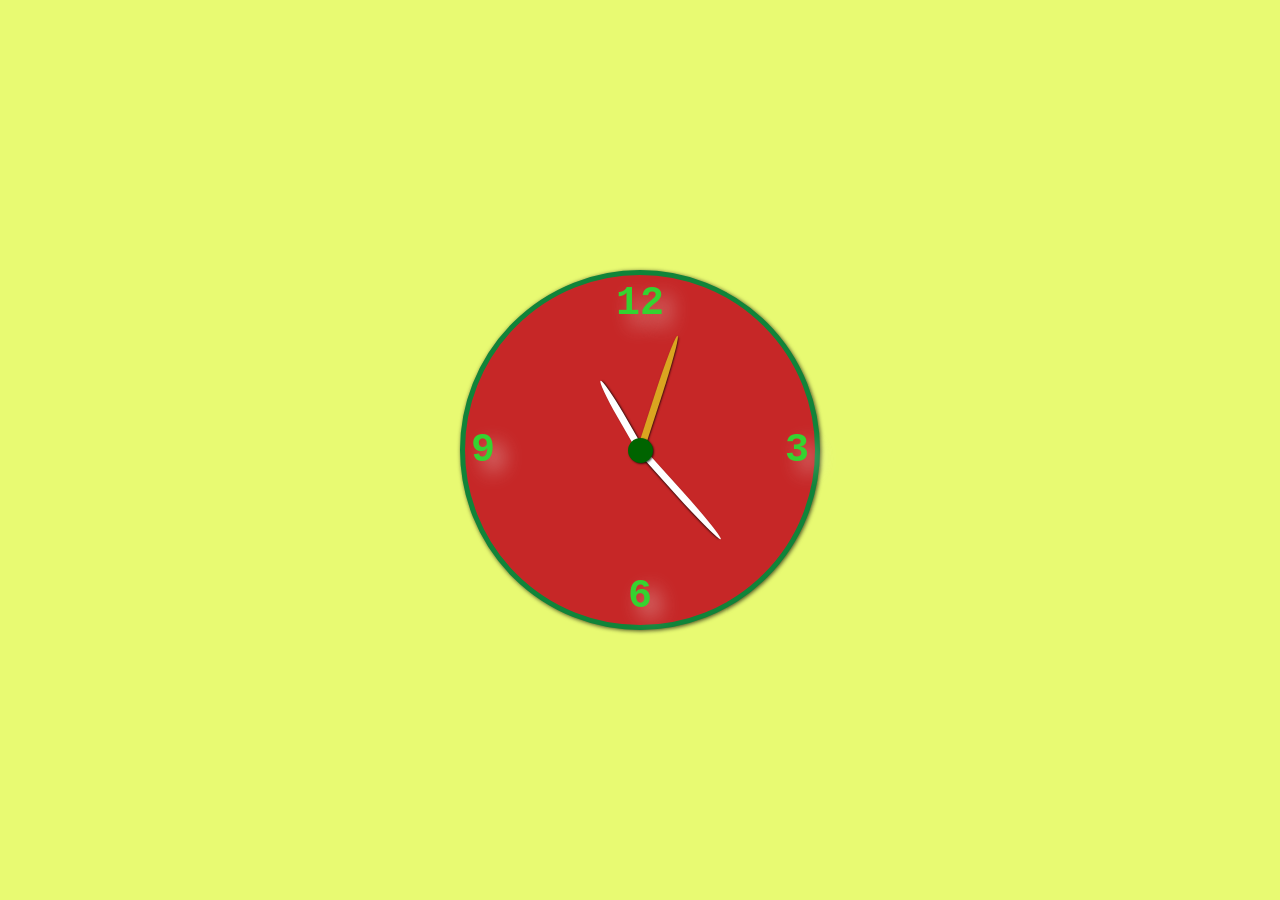
==== index.html @ 1f25153f "first" ====
<!DOCTYPE html>
<html lang="en">
  <head>
    <meta charset="UTF-8" />
    <meta http-equiv="X-UA-Compatible" content="IE=edge" />
    <meta name="viewport" content="width=device-width, initial-scale=1.0" />
    <link rel="stylesheet" href="style.css" />
    <title>Clock</title>
  </head>
  <body>
<audio>
    <source src="audio.mg3.ogg" type="audio/ogg">
    <source src="audio.mg3.mp3" type="audio/mpeg">
  Your browser does not support the audio element.
  </audio>
    <div class="clock">
      <div class="numbers">
        <div class="twelve">12</div>
        <div class="three">3</div>
        <div class="six">6</div>
        <div class="nine">9</div>
      </div>
      <div class="arrows">
        <div class="hour"></div>
        <div class="minute"></div>
        <div class="second"></div>
      </div>
      <img
        src="https://upload.wikimedia.org/wikipedia/en/thumb/9/95/Rolex_logo.svg/1200px-Rolex_logo.svg.png"
        alt=""
      />
    </div>
    <script src="index.js"></script>
  </body>
</html>
---- style.css ----
body {
    margin: 0;
    padding: 0;
    font-family: 'Courier New', Courier, monospace;
    height: 100vh;
    display: flex;
    justify-content: center;
    align-items: center;
    background-color: rgb(232, 250, 114);
    position: relative;
  }
  
  img {
    position: absolute;
    top: 60px;
    left: 50%;
    transform: translateX(-50%);
    width: 70px;
    /*order*/
    z-index: 2;  
  }
  
  .clock {
    width: 350px;
    height: 350px;
    background-color: rgb(198, 39, 39);
    border-radius: 100%;
    border: 5px solid rgb(16, 132, 57);
    box-shadow: 1px 1px 4px rgba(0,0,0,.7);
    position: relative;
  }
  
  
  
  .numbers div {
    position: absolute;
    font-size: 40px;
    font-weight: bold;
    color: rgb(53, 211, 48);
    text-shadow: 10px 10px 20px rgba(239, 234, 234, 0.6);
  }
  
  .twelve {
    top: 6px;
    left: 50%;
    transform: translateX(-50%);
  }
  
  .three {
    right: 6px;
    top: 50%;
    transform: translateY(-50%);
  }
  
  .six {
    bottom: 6px;
    left: 50%;
    transform: translateX(-50%);
  }
  
  .nine {
    left: 6px;
    top: 50%;
    transform: translateY(-50%);
  }
  
  .arrows {
    width: 100%;
    height: 100%;
    display: flex;
    justify-content: center;
    align-items: center;
  }
  
  .arrows::before {
    content: "";
    width: 25px;
    height: 25px;
    background-color: darkgreen;
    border-radius: 50%;
    box-shadow: 1px 1px 2px rgba(0,0,0,.7);
    z-index: 4;
  }
  
  .arrows div {
    width: 7px;
    height: 120px;
    background-color: white;
    position: absolute;
    bottom: 50%;
    box-shadow: 1px 1px 2px rgba(0,0,0,.7);
    border-radius: 50% 50% 0 0;
    transform-origin: bottom center;
    z-index: 3;
  }
  
  .arrows .hour {
    height: 80px;
    transform: rotate(30deg);
  }
  
  .arrows .second {
    background-color: goldenrod;
    transform: rotate(250deg);
   
  }
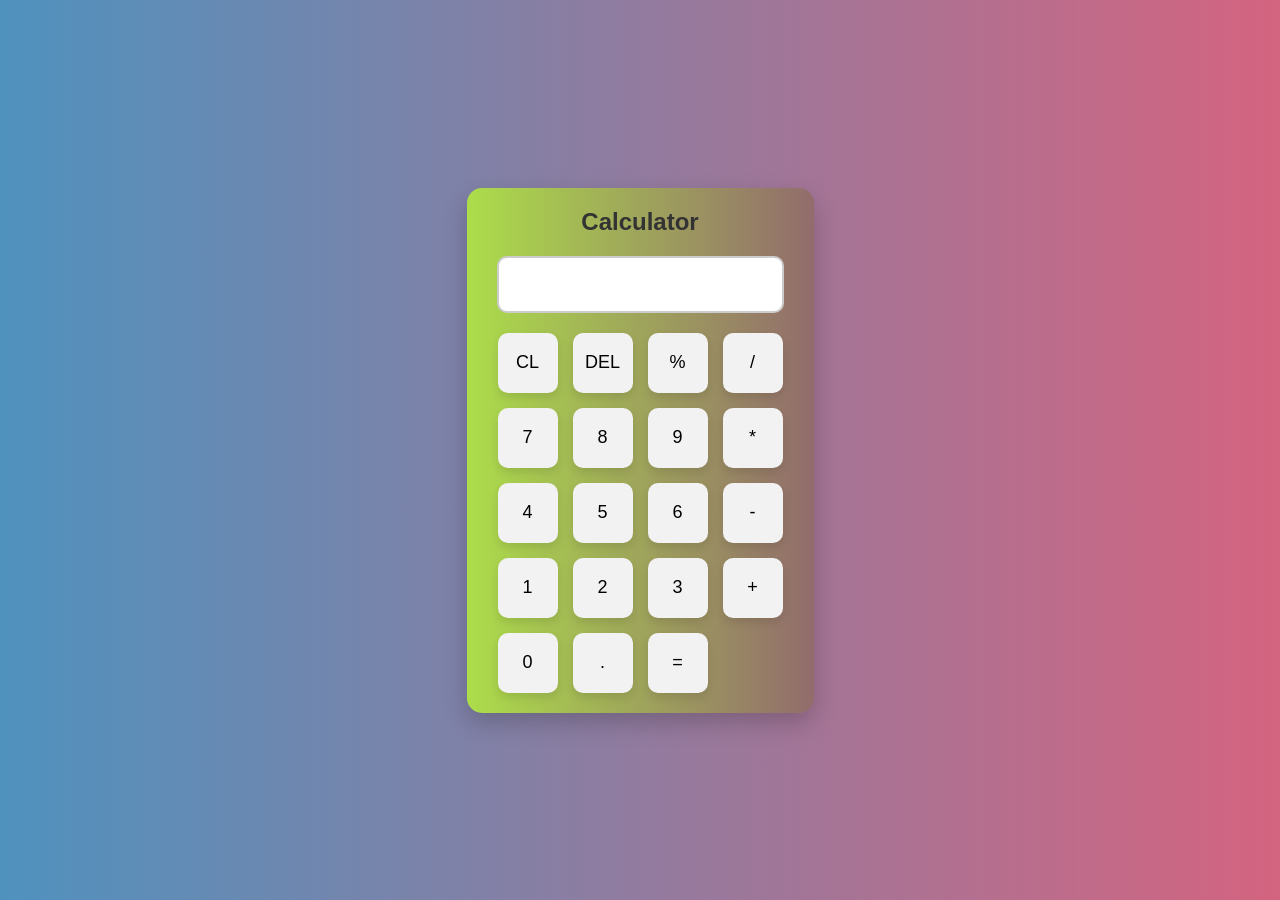
==== commit f36089f0: "project" ====
--- a/index.html
+++ b/index.html
@@ -1,35 +1,40 @@
 <!DOCTYPE html>
 <html lang="en">
-  <head>
-    <meta charset="UTF-8" />
-    <meta http-equiv="X-UA-Compatible" content="IE=edge" />
-    <meta name="viewport" content="width=device-width, initial-scale=1.0" />
-    <link rel="stylesheet" href="style.css" />
-    <title>Clock</title>
-  </head>
-  <body>
-<audio>
-    <source src="audio.mg3.ogg" type="audio/ogg">
-    <source src="audio.mg3.mp3" type="audio/mpeg">
-  Your browser does not support the audio element.
-  </audio>
-    <div class="clock">
-      <div class="numbers">
-        <div class="twelve">12</div>
-        <div class="three">3</div>
-        <div class="six">6</div>
-        <div class="nine">9</div>
-      </div>
-      <div class="arrows">
-        <div class="hour"></div>
-        <div class="minute"></div>
-        <div class="second"></div>
-      </div>
-      <img
-        src="https://upload.wikimedia.org/wikipedia/en/thumb/9/95/Rolex_logo.svg/1200px-Rolex_logo.svg.png"
-        alt=""
-      />
+<head>
+    <meta charset="UTF-8">
+    <meta name="viewport" content="width=device-width, initial-scale=1.0">
+    <title>Document</title>
+    <link rel="stylesheet" href="index.css">
+</head>
+<body>
+
+    <div class="parent">
+        <h3>Calculator</h3>
+       <div class="child2">
+         <input type="text" id="valuebox"></div>
+ 
+        <div class="calc">
+            <button onclick="clearInput()">CL</button>
+            <button onclick="del()">DEL</button>
+            <button onclick="display('%')">%</button>
+            <button onclick="display('/')">/</button>
+            <button onclick="display('7')">7</button>
+            <button onclick="display('8')">8</button>
+            <button onclick="display('9')">9</button>
+            <button onclick="display('*')">*</button>
+            <button onclick="display('4')">4</button>
+            <button onclick="display('5')">5</button>
+            <button onclick="display('6')">6</button>
+            <button onclick="display('-')">-</button>
+            <button onclick="display('1')">1</button>
+            <button onclick="display('2')">2</button>
+            <button onclick="display('3')">3</button>
+            <button onclick="display('+')">+</button>
+            <button onclick="display('0')">0</button>
+            <button onclick="display('.')">.</button>
+            <button onclick="calculate()">=</button>
+        </div>
     </div>
-    <script src="index.js"></script>
-  </body>
-</html>+<script src="index.js"></script>
+</body>
+</html>
--- a/index.css
+++ b/index.css
@@ -0,0 +1,88 @@
+* {
+    margin: 0;
+    padding: 0;
+    box-sizing: border-box;
+    font-family: Arial, sans-serif;
+  }
+  
+  body {
+    background: linear-gradient(to right, rgb(79, 146, 190), rgb(212, 100, 128));
+    display: flex;
+    justify-content: center;
+    align-items: center;
+    min-height: 100vh;
+    background-color: #f0f2f5;
+  }
+  
+  .parent {
+    background:linear-gradient(to right, rgb(172, 221, 74), rgb(146, 108, 108));
+    padding: 20px 30px;
+    border-radius: 15px;
+    box-shadow: 0 10px 25px rgba(0, 0, 0, 0.2);
+    text-align: center;
+  }
+  
+  h3 {
+    margin-bottom: 20px;
+    font-size: 24px;
+    color: #333;
+  }
+  
+  .child2 {
+    margin-bottom: 15px;
+  }
+  
+  #valuebox {
+    width: 100%;
+    padding: 15px;
+    font-size: 20px;
+    border: 2px solid #ccc;
+    border-radius: 10px;
+    outline: none;
+    text-align: right;
+  }
+  
+  .calc {
+    display: grid;
+    grid-template-columns: repeat(4, 60px);
+    gap: 15px;
+    justify-content: center;
+    margin-top: 20px;
+  }
+  
+  button {
+    width: 60px;
+    height: 60px;
+    font-size: 18px;
+    border: none;
+    border-radius: 10px;
+    background-color: #f2f2f2;
+    box-shadow: 0 5px 10px rgba(0, 0, 0, 0.1);
+    cursor: pointer;
+    transition: all 0.2s ease-in-out;
+  }
+  
+  button:hover {
+    background-color: #d1d1d1;
+  }
+  
+  button.equal {
+    background-color: #4caf50;
+    color: white;
+  }
+  
+  button.reset,
+  button.del {
+    background-color: #f44336;
+    color: white;
+  }
+  
+  button.add,
+  button.sub,
+  button.mul,
+  button.div,
+  button.module {
+    background-color: #2196f3;
+    color: white;
+  }
+  
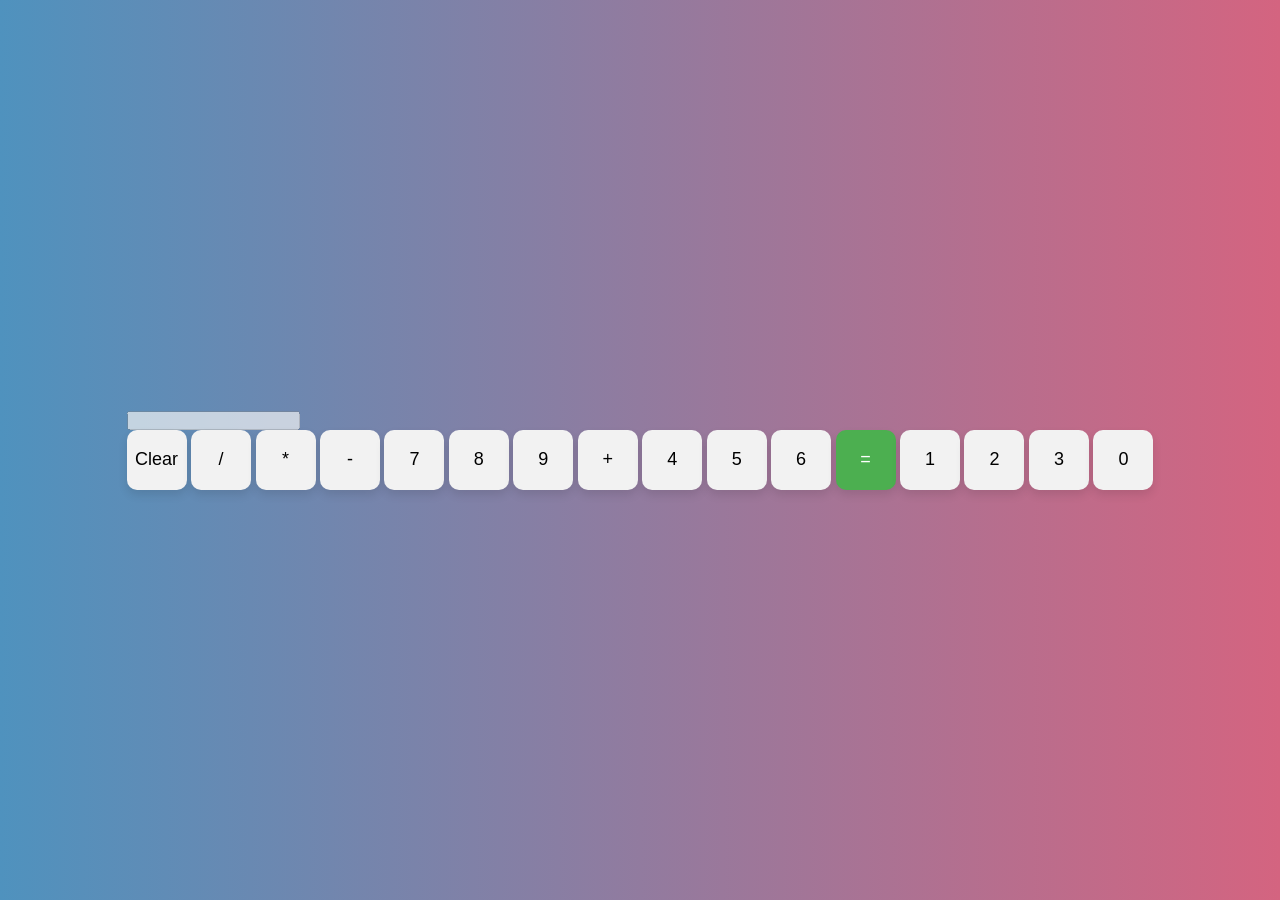
==== commit 4e8405e6: "Update index.html" ====
--- a/index.html
+++ b/index.html
@@ -3,38 +3,34 @@
 <head>
     <meta charset="UTF-8">
     <meta name="viewport" content="width=device-width, initial-scale=1.0">
-    <title>Document</title>
+    <title>calculator</title>
     <link rel="stylesheet" href="index.css">
+    <script src="index.js"></script>
 </head>
 <body>
+    <div class="calculator">
+        <input type="text" id="display" class="display" disabled>
+        <div class="buttons">
+            <button class="button clear" onclick="clearDisplay()">Clear</button>
+            <button class="button operator" onclick="appendOperation('/')">/</button>
+            <button class="button operator" onclick="appendOperation('*')">*</button>
+            <button class="button operator" onclick="appendOperation('-')">-</button>
 
-    <div class="parent">
-        <h3>Calculator</h3>
-       <div class="child2">
-         <input type="text" id="valuebox"></div>
- 
-        <div class="calc">
-            <button onclick="clearInput()">CL</button>
-            <button onclick="del()">DEL</button>
-            <button onclick="display('%')">%</button>
-            <button onclick="display('/')">/</button>
-            <button onclick="display('7')">7</button>
-            <button onclick="display('8')">8</button>
-            <button onclick="display('9')">9</button>
-            <button onclick="display('*')">*</button>
-            <button onclick="display('4')">4</button>
-            <button onclick="display('5')">5</button>
-            <button onclick="display('6')">6</button>
-            <button onclick="display('-')">-</button>
-            <button onclick="display('1')">1</button>
-            <button onclick="display('2')">2</button>
-            <button onclick="display('3')">3</button>
-            <button onclick="display('+')">+</button>
-            <button onclick="display('0')">0</button>
-            <button onclick="display('.')">.</button>
-            <button onclick="calculate()">=</button>
+            <button class="button" onclick="appendNumber('7')">7</button>
+            <button class="button" onclick="appendNumber('8')">8</button>
+            <button class="button" onclick="appendNumber('9')">9</button>
+            <button class="button operator" onclick="appendOperation('+')">+</button>
+
+            <button class="button" onclick="appendNumber('4')">4</button>
+            <button class="button" onclick="appendNumber('5')">5</button>
+            <button class="button" onclick="appendNumber('6')">6</button>
+            <button class="button equal" onclick="calculate()">=</button>
+
+            <button class="button" onclick="appendNumber('1')">1</button>
+            <button class="button" onclick="appendNumber('2')">2</button>
+            <button class="button" onclick="appendNumber('3')">3</button>
+            <button class="button" onclick="appendNumber('0')">0</button>
         </div>
     </div>
-<script src="index.js"></script>
 </body>
 </html>
